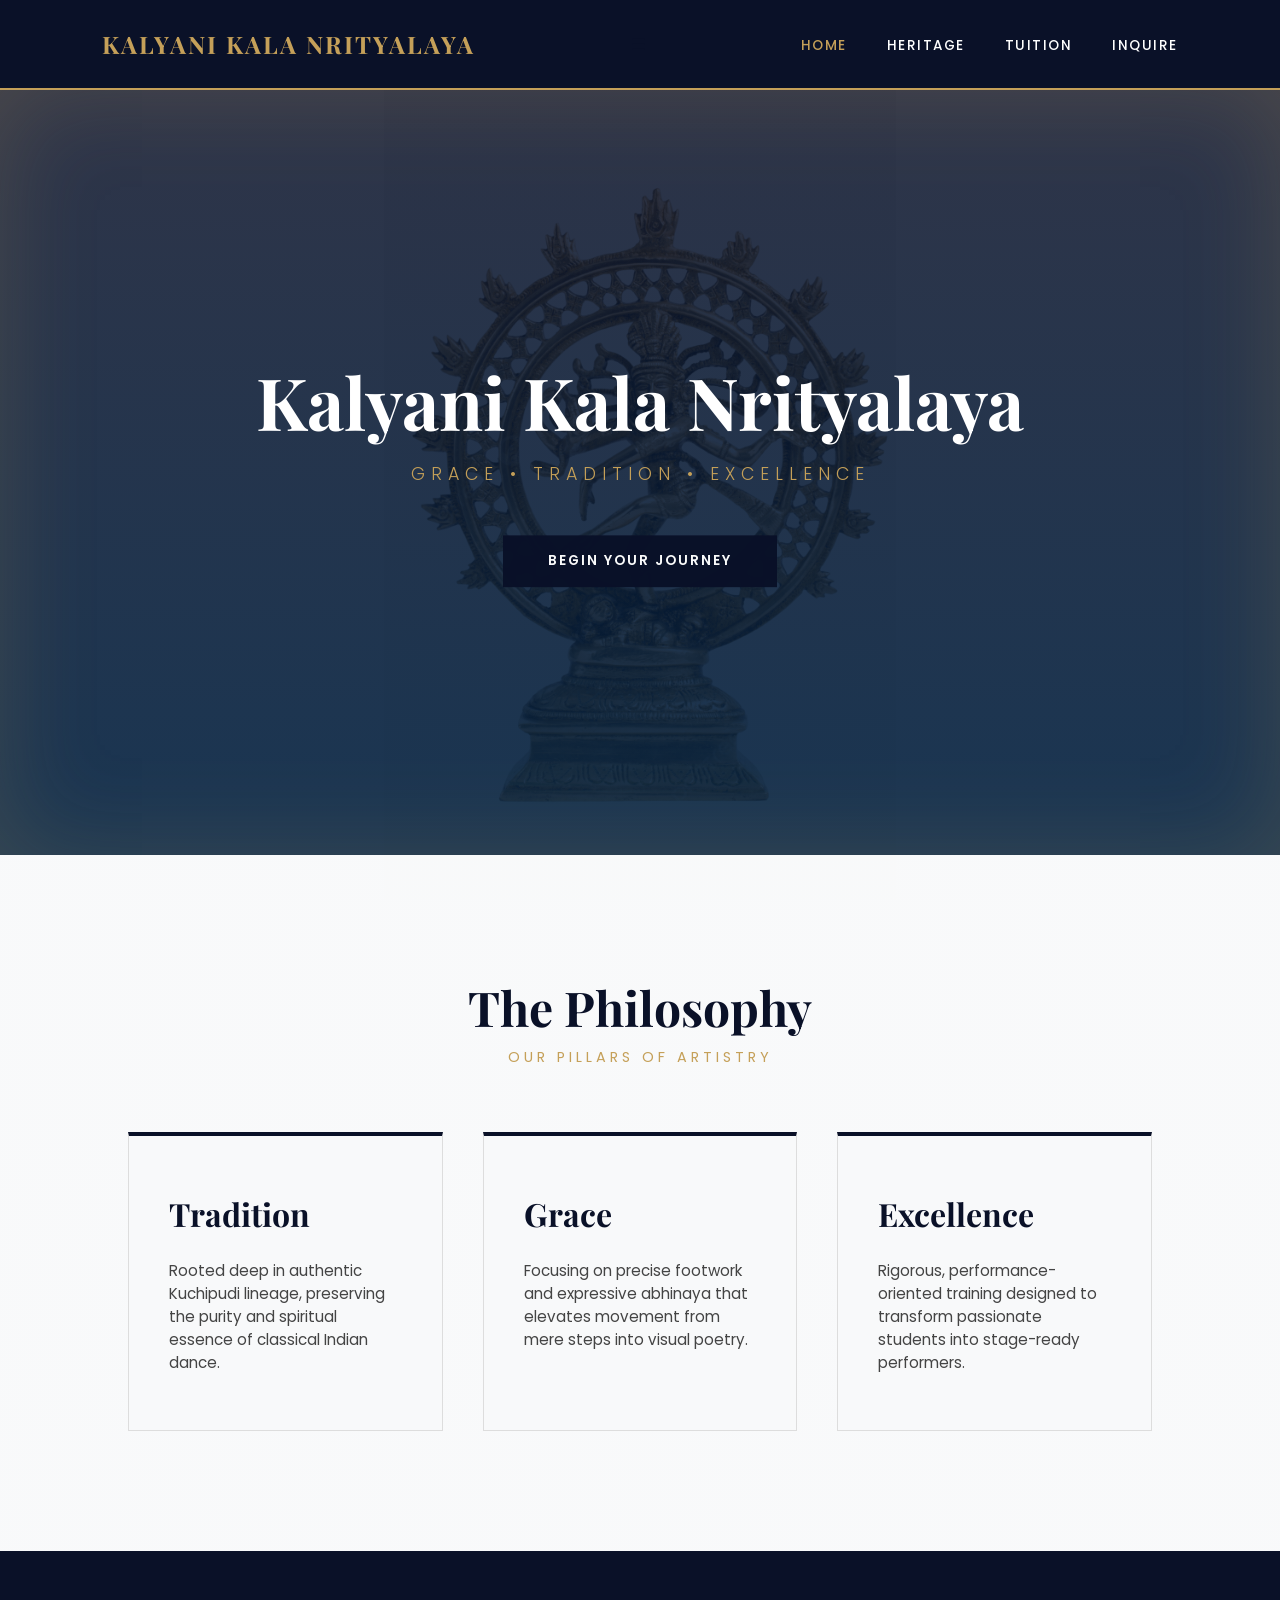
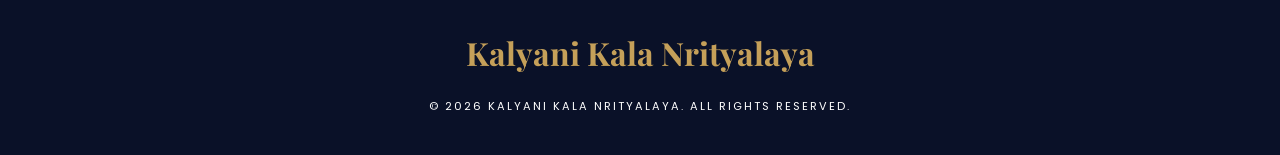
==== index.html @ fb4f5d73 "Add files via upload" ====
<!DOCTYPE html>
<html lang="en">
<head>
    <meta charset="UTF-8">
    <meta name="viewport" content="width=device-width, initial-scale=1.0">
    <title style ="font-family:'Cinzel',serif; font-size:44px; letter-spacing:8px;">Kalyani Kala Nrityalaya | Premium Classical Dance</title>
    <link rel="stylesheet" href="style.css">
</head>
<body>

    <nav class="navbar">
        <div class="nav-brand">
            <span class="brand-en" data-i18n="hero-title">Kalyani Kala Nrityalaya</span>
        </div>
        <div class="mobile-menu-btn">☰</div>
        <ul class="nav-links">
            <li><a href="index.html" class="active" data-i18n="nav-home">Home</a></li>
            <li><a href="about.html" data-i18n="nav-heritage">Heritage</a></li>
            <li><a href="pricing.html" data-i18n="nav-tuition">Tuition</a></li>
            <li><a href="contact.html" data-i18n="nav-inquire">Inquire</a></li>
        </ul>
    </nav>

    <header class="hero">
        <div class="hero-content">
            <h1 data-i18n="hero-title">Kalyani Kala Nrityalaya</h1>
            <p class="tagline" data-i18n="hero-subtitle">Grace • Tradition • Excellence</p>
            <a href="contact.html" class="btn" data-i18n="btn-begin">Begin Your Journey</a>
        </div>
    </header>

    <section class="section-padding">
        <h2 class="section-title gsap-reveal">The Philosophy</h2>
        <span class="section-subtitle gsap-reveal">Our Pillars of Artistry</span>
        
        <div class="grid-container">
            <div class="card gsap-reveal">
                <h3>Tradition</h3>
                <p>Rooted deep in authentic Kuchipudi lineage, preserving the purity and spiritual essence of classical Indian dance.</p>
            </div>
            <div class="card gsap-reveal" style="transition-delay: 0.1s;">
                <h3>Grace</h3>
                <p>Focusing on precise footwork and expressive abhinaya that elevates movement from mere steps into visual poetry.</p>
            </div>
            <div class="card gsap-reveal" style="transition-delay: 0.2s;">
                <h3>Excellence</h3>
                <p>Rigorous, performance-oriented training designed to transform passionate students into stage-ready performers.</p>
            </div>
        </div>
    </section>

    <footer>
        <div class="footer-brand">
            <h2 class="serif" data-i18n="hero-title">Kalyani Kala Nrityalaya</h2>
        </div>
        
        
        <p style="font-size: 0.7rem; letter-spacing: 2px; color: var(--text-muted);" data-i18n="footer-rights">&copy; 2026 KALYANI KALA NRITYALAYA. ALL RIGHTS RESERVED.</p>
    </footer>

    <script src="https://cdnjs.cloudflare.com/ajax/libs/gsap/3.12.2/gsap.min.js"></script>
    <script src="script.js"></script>
</body>
</html>
---- style.css ----
@import url('https://fonts.googleapis.com/css2?family=Playfair+Display:wght@500;600;700&family=Poppins:wght@300;400;500;600&display=swap');

:root {
    /* Royal Institutional Palette */
    --navy-primary: #0A1128;   /* Deep Midnight Navy */
    --navy-secondary: #001F3F; /* Rich Royal Navy */
    --gold-accent: #C5A059;    /* Refined Antique Gold */
    --white-pure: #FFFFFF;
    --white-off: #F8F9FA;      /* Subtle grey for contrast sections */
    --border-light: rgba(255, 255, 255, 0.1);
    
    --transition: all 0.4s cubic-bezier(0.165, 0.84, 0.44, 1);
}

* {
    margin: 0;
    padding: 0;
    box-sizing: border-box;
}

body {
    font-family: 'Poppins', sans-serif;
    background-color: var(--white-pure);

    background-image: 
        linear-gradient(
            rgba(10, 17, 40, 0.05),   /* very light navy tint */
            rgba(197, 160, 89, 0.05)  /* very light gold tint */
        ),
        url('nata1.png');

    background-attachment: fixed;
    background-position: center;
    background-repeat: no-repeat;
    background-size: 40%;

    color: var(--navy-primary);
}/* --- THE HEADER: Fixed & Bounded --- */
.navbar {
    position: fixed;
    top: 0;
    width: 100%;
    height: 90px;
    background-color: var(--navy-primary); /* Solid color prevents overlap visual noise */
    display: flex;
    justify-content: space-between;
    align-items: center;
    padding: 0 8%;
    z-index: 10000;
    border-bottom: 2px solid var(--gold-accent);
}

.nav-brand {
    display: flex;
    flex-direction: column;
}

.brand-en {
    font-family: 'Playfair Display', serif;
    font-size: 1.5rem;
    font-weight: 700;
    color: var(--gold-accent);
    text-transform: uppercase;
    letter-spacing: 2px;
}

.brand-te {
    font-size: 0.8rem;
    color: var(--white-pure);
    letter-spacing: 3px;
    margin-top: -2px;
}

.nav-links {
    display: flex;
    gap: 2.5rem;
    list-style: none;
}

.nav-links a {
    text-decoration: none;
    font-size: 0.85rem;
    font-weight: 500;
    color: var(--white-pure);
    text-transform: uppercase;
    letter-spacing: 1.5px;
    transition: var(--transition);
}

.nav-links a:hover, .nav-links a.active {
    color: var(--gold-accent);
}

/* --- THE HERO: Bounded Container --- */
.hero {
    height: 85vh;
    /* The 'center/cover' part at the end handles the "crop to fit" logic */
    background: linear-gradient(rgba(10, 17, 40, 0.85), rgba(0, 31, 63, 0.9)), 
                url('') no-repeat center center / cover;
    display: flex;
    align-items: center;
    justify-content: center;
    text-align: center;
    margin-top: 90px; 
    color: var(--white-pure);
    padding: 0 10%;
    background-size: contain;
    box-shadow: inset 0 0 100px rgba(197, 160, 89, 0.2);
}
.hero h1 {
    font-family: 'Playfair Display', serif;
    font-size: 4.5rem;
    margin-bottom: 1rem;
    line-height: 1.2;
}

.tagline {
    font-size: 1.1rem;
    letter-spacing: 6px;
    text-transform: uppercase;
    color: var(--gold-accent);
    margin-bottom: 3rem;
    font-weight: 300;
}

/* --- CONTENT SECTIONS --- */
.section-padding {
    padding: 120px 10%;
    background: linear-gradient(
        rgba(248, 249, 250, 0.95),
        rgba(248, 249, 250, 0.95)
    );
}
.section-title {
    font-family: 'Playfair Display', serif;
    font-size: 3rem;
    text-align: center;
    margin-bottom: 0.5rem;
    color: var(--navy-primary);
}

.section-subtitle {
    display: block;
    text-align: center;
    font-size: 0.9rem;
    letter-spacing: 4px;
    text-transform: uppercase;
    color: var(--gold-accent);
    margin-bottom: 4rem;
}

/* --- THE GRID: Clean & Professional --- */
.grid-container {
    display: grid;
    grid-template-columns: repeat(auto-fit, minmax(300px, 1fr));
    gap: 2.5rem;
}

/* Academic Card Style */
.card, .premium-card {
    background: var(--white-off);
    padding: 3.5rem 2.5rem;
    border-top: 4px solid var(--navy-primary); /* Thick top border signifies authority */
    transition: var(--transition);
    border-left: 1px solid #ddd;
    border-right: 1px solid #ddd;
    border-bottom: 1px solid #ddd;
}

.card:hover {
    transform: translateY(-10px);
    border-top-color: var(--gold-accent);
    box-shadow: 0 20px 40px rgba(0,0,0,0.1);
}

.card h3 {
    font-family: 'Playfair Display', serif;
    font-size: 2rem;
    margin-bottom: 1.5rem;
    color: var(--navy-primary);
}

.card p {
    font-size: 0.95rem;
    color: #444;
}

/* --- PRICING SECTION --- */
.pricing-section-title {
    font-family: 'Playfair Display', serif;
    font-size: 2.2rem;
    margin: 60px 0 30px;
    color: var(--navy-primary);
    text-align: center;
}

.price {
    font-family: 'Playfair Display', serif;
    font-size: 3.5rem;
    color: var(--navy-primary);
    margin: 1.5rem 0;
}

.price span {
    font-family: 'Poppins', sans-serif;
    font-size: 0.8rem;
    color: var(--gold-accent);
    letter-spacing: 2px;
}

/* --- BUTTONS --- */
.btn {
    display: inline-block;
    padding: 16px 45px;
    font-size: 0.85rem;
    font-weight: 600;
    text-transform: uppercase;
    letter-spacing: 2px;
    background: var(--navy-primary);
    color: var(--white-pure);
    text-decoration: none;
    border: none;
    cursor: pointer;
    transition: var(--transition);
}

.btn:hover {
    background: var(--gold-accent);
    color: var(--navy-primary);
}

.btn-gold {
    background: var(--gold-accent);
    color: var(--navy-primary);
}

/* --- FOOTER --- */
footer {
    background: var(--navy-primary);
    color: var(--white-pure);
    padding: 80px 10% 40px;
    text-align: center;
}

.footer-brand h2 {
    font-family: 'Playfair Display', serif;
    font-size: 2rem;
    color: var(--gold-accent);
    margin-bottom: 1.5rem;
}

.lang-btn {
    background: none;
    border: 1px solid var(--border-light);
    color: var(--white-pure);
    padding: 8px 20px;
    font-size: 0.75rem;
    text-transform: uppercase;
    cursor: pointer;
    margin: 0 10px;
}

.lang-btn.active {
    background: var(--gold-accent);
    color: var(--navy-primary);
    border-color: var(--gold-accent);
}

@media (max-width: 768px) {
    .hero h1 { font-size: 2.8rem; }
    .nav-links { display: none; }
    .navbar { height: 80px; padding: 0 5%; }
}
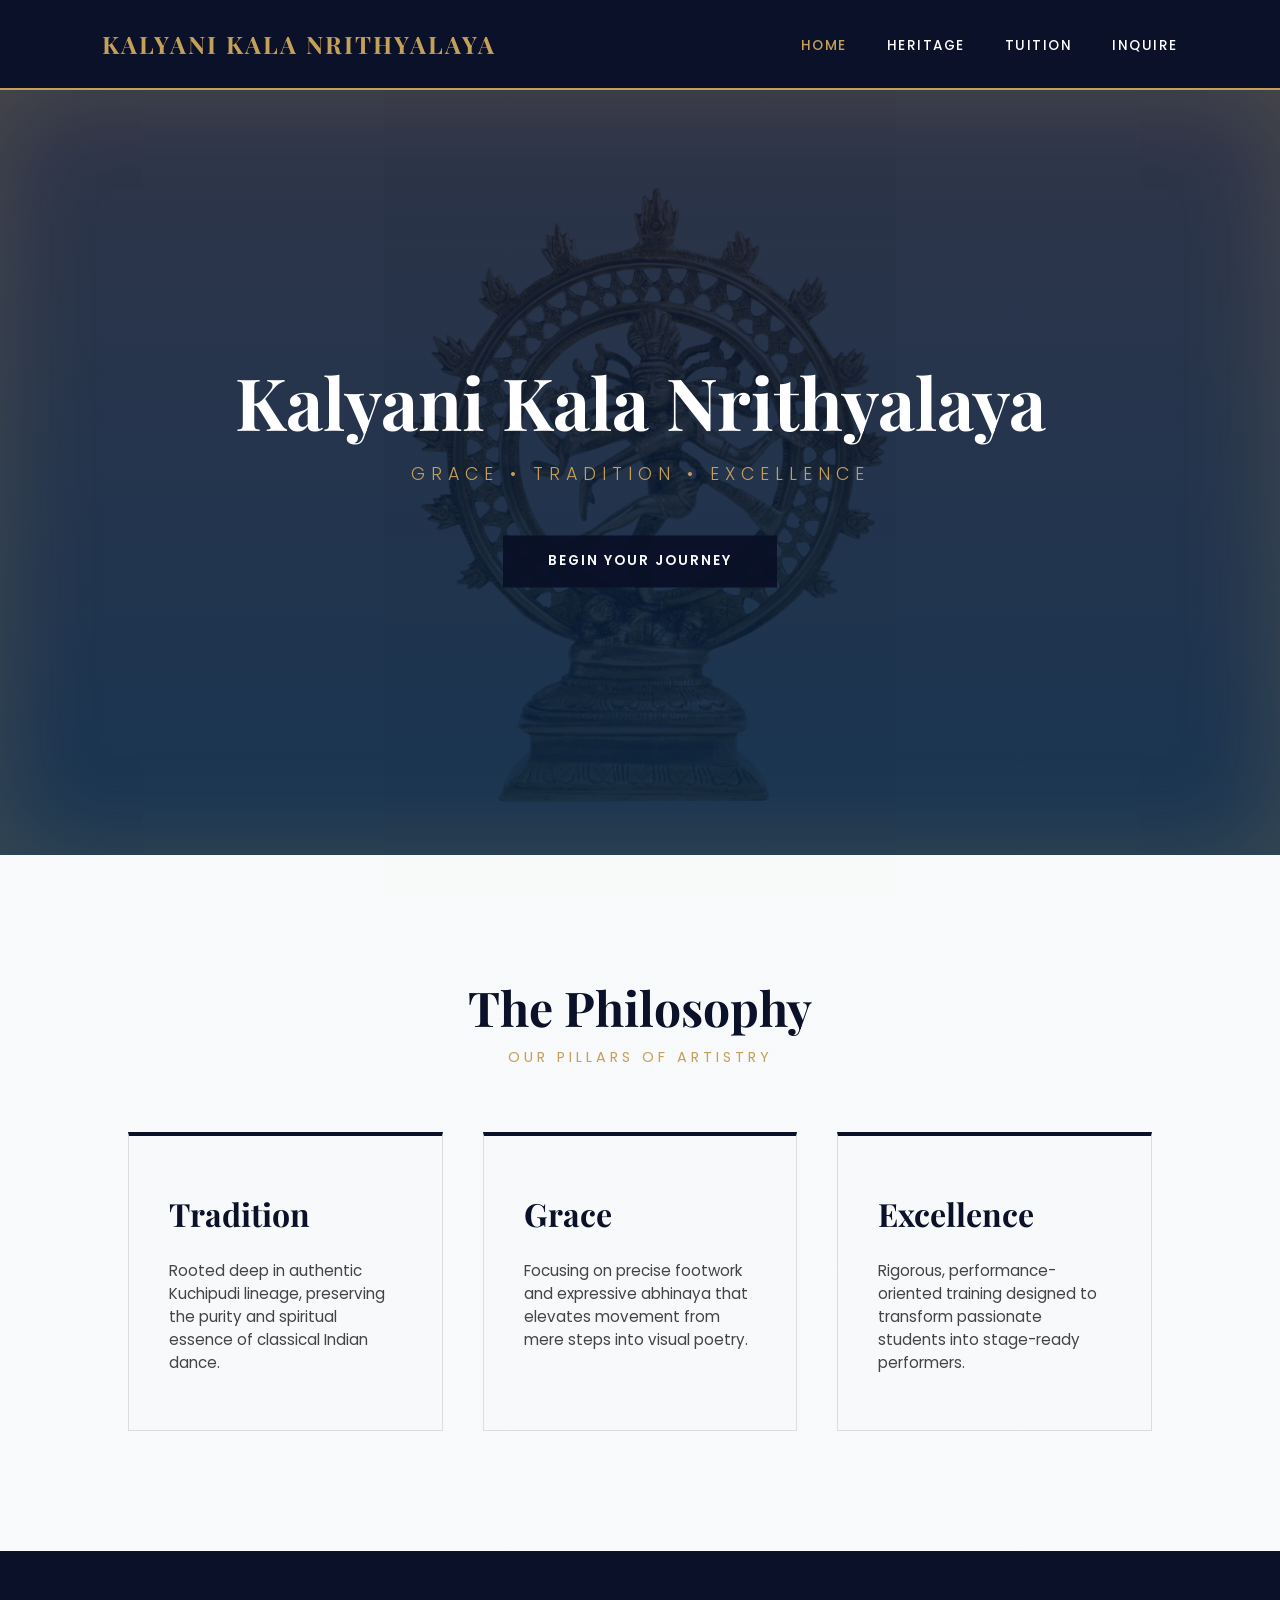
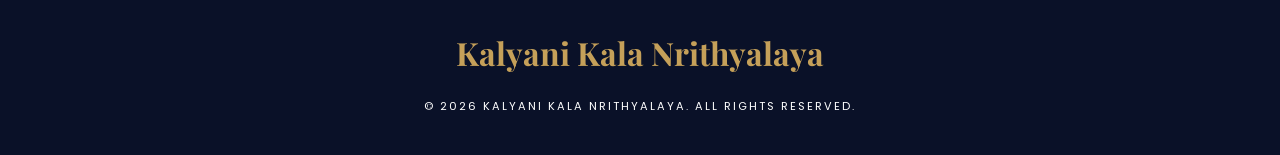
==== commit f16cb22b: "Update index.html" ====
--- a/index.html
+++ b/index.html
@@ -3,14 +3,14 @@
 <head>
     <meta charset="UTF-8">
     <meta name="viewport" content="width=device-width, initial-scale=1.0">
-    <title style ="font-family:'Cinzel',serif; font-size:44px; letter-spacing:8px;">Kalyani Kala Nrityalaya | Premium Classical Dance</title>
+    <title style ="font-family:'Cinzel',serif; font-size:44px; letter-spacing:8px;">Kalyani Kala Nrithyalaya | Premium Classical Dance</title>
     <link rel="stylesheet" href="style.css">
 </head>
 <body>
 
     <nav class="navbar">
         <div class="nav-brand">
-            <span class="brand-en" data-i18n="hero-title">Kalyani Kala Nrityalaya</span>
+            <span class="brand-en" data-i18n="hero-title">Kalyani Kala Nrithyalaya</span>
         </div>
         <div class="mobile-menu-btn">☰</div>
         <ul class="nav-links">
@@ -23,7 +23,7 @@
 
     <header class="hero">
         <div class="hero-content">
-            <h1 data-i18n="hero-title">Kalyani Kala Nrityalaya</h1>
+            <h1 data-i18n="hero-title">Kalyani Kala Nrithyalaya</h1>
             <p class="tagline" data-i18n="hero-subtitle">Grace • Tradition • Excellence</p>
             <a href="contact.html" class="btn" data-i18n="btn-begin">Begin Your Journey</a>
         </div>
@@ -51,14 +51,14 @@
 
     <footer>
         <div class="footer-brand">
-            <h2 class="serif" data-i18n="hero-title">Kalyani Kala Nrityalaya</h2>
+            <h2 class="serif" data-i18n="hero-title">Kalyani Kala Nrithyalaya</h2>
         </div>
         
         
-        <p style="font-size: 0.7rem; letter-spacing: 2px; color: var(--text-muted);" data-i18n="footer-rights">&copy; 2026 KALYANI KALA NRITYALAYA. ALL RIGHTS RESERVED.</p>
+        <p style="font-size: 0.7rem; letter-spacing: 2px; color: var(--text-muted);" data-i18n="footer-rights">&copy; 2026 KALYANI KALA NRITHYALAYA. ALL RIGHTS RESERVED.</p>
     </footer>
 
     <script src="https://cdnjs.cloudflare.com/ajax/libs/gsap/3.12.2/gsap.min.js"></script>
     <script src="script.js"></script>
 </body>
-</html>+</html>
--- a/style.css
+++ b/style.css
@@ -267,7 +267,38 @@
 }
 
 @media (max-width: 768px) {
-    .hero h1 { font-size: 2.8rem; }
-    .nav-links { display: none; }
-    .navbar { height: 80px; padding: 0 5%; }
-}+
+    .hero h1 { 
+        font-size: 2.8rem; 
+    }
+
+    .navbar { 
+        height: 70px; 
+        padding: 0 5%; 
+    }
+
+    /* SHOW MENU BUTTON */
+    .mobile-menu-btn {
+        display: block;
+        font-size: 26px;
+        color: white;
+        cursor: pointer;
+    }
+
+    /* HIDE MENU INITIALLY */
+    .nav-links {
+        display: none;
+        flex-direction: column;
+        background: var(--navy-primary);
+        position: absolute;
+        top: 70px;
+        right: 0;
+        width: 220px;
+        padding: 20px;
+    }
+
+    /* SHOW WHEN ACTIVE */
+    .nav-links.active {
+        display: flex;
+    }
+}
